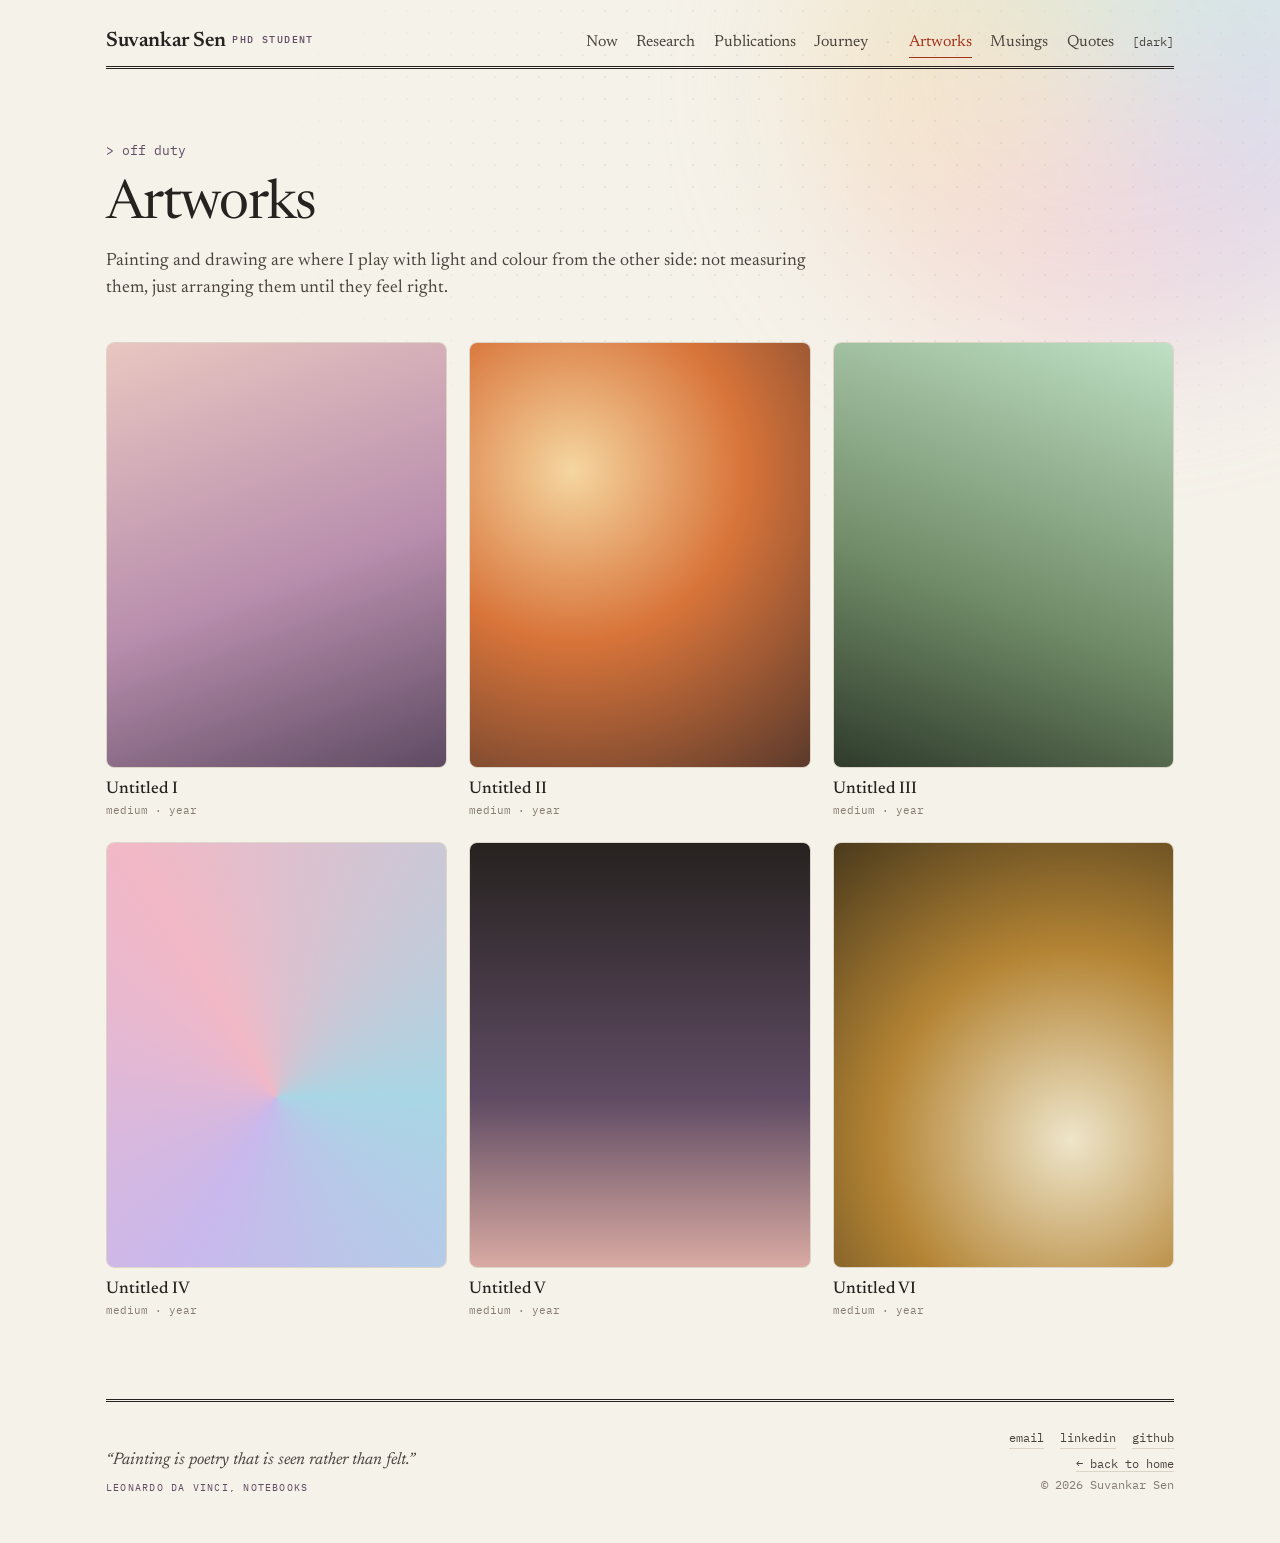
==== artworks.html @ 844f79fb "Add Artworks/Musings/Quotes pages, mind map, synced portrait New "structured light" background (meta" ====
<!DOCTYPE html>
<html lang="en">
<head>
<meta charset="UTF-8">
<meta name="viewport" content="width=device-width, initial-scale=1.0">
<title>Artworks · Suvankar Sen</title>
<meta name="author" content="Suvankar Sen">
<meta name="description" content="Paintings and drawings by Suvankar Sen.">
<link rel="icon" href="data:image/svg+xml,%3Csvg xmlns='http://www.w3.org/2000/svg' viewBox='0 0 32 32'%3E%3Cellipse cx='16' cy='16' rx='13' ry='15' fill='%235f4b63'/%3E%3Ctext x='16' y='21.5' text-anchor='middle' font-family='Georgia,serif' font-size='16' fill='%23fbf9f4'%3ES%3C/text%3E%3C/svg%3E">
<link rel="preconnect" href="https://fonts.googleapis.com">
<link rel="preconnect" href="https://fonts.gstatic.com" crossorigin>
<link href="https://fonts.googleapis.com/css2?family=Newsreader:ital,opsz,wght@0,6..72,300;0,6..72,400;0,6..72,500;0,6..72,600;1,6..72,400;1,6..72,500&family=IBM+Plex+Mono:ital,wght@0,400;0,500;1,400&display=swap" rel="stylesheet">
<link rel="stylesheet" href="style.css">
</head>
<body>
<div class="bgwrap" aria-hidden="true"><span class="bg glow"></span></div>
<div class="page">

  <header class="running">
    <a class="brand" href="index.html">Suvankar Sen<span>PhD student</span></a>
    <nav aria-label="Site">
      <a href="index.html#now">Now</a>
      <a href="index.html#research">Research</a>
      <a href="index.html#publications">Publications</a>
      <a href="index.html#journey">Journey</a>
      <span class="sep" aria-hidden="true">·</span>
      <a href="artworks.html" aria-current="page">Artworks</a>
      <a href="musings.html">Musings</a>
      <a href="quotes.html">Quotes</a>
      <button id="theme" type="button" aria-label="Toggle dark mode">[dark]</button>
    </nav>
  </header>

  <main>
  <div class="page-head">
    <p class="kicker">&gt; off duty</p>
    <h1>Artworks</h1>
    <p>Painting and drawing are where I play with light and colour from the other side: not measuring them, just arranging them until they feel right.</p>
    <!-- Placeholder tiles. To add a piece: put the image in an art/ folder, then in a tile
         replace the coloured <div> with <img src="art/your-file.jpg" alt="Title">
         and edit data-title, data-meta and the caption text. -->
  </div>

  <section style="padding-top:1rem">
    <div class="gallery" id="gallery">
      <figure class="art" tabindex="0" data-title="Untitled I" data-meta="medium · year">
        <div class="pic"><div style="background:linear-gradient(160deg,#e9c6c0,#b98fae 55%,#5f4b63)"></div></div>
        <figcaption><div class="t">Untitled I</div><div class="m">medium · year</div></figcaption>
      </figure>
      <figure class="art" tabindex="0" data-title="Untitled II" data-meta="medium · year">
        <div class="pic"><div style="background:radial-gradient(circle at 30% 30%,#f5d6a0,#d8743a 45%,#5b3a2c)"></div></div>
        <figcaption><div class="t">Untitled II</div><div class="m">medium · year</div></figcaption>
      </figure>
      <figure class="art" tabindex="0" data-title="Untitled III" data-meta="medium · year">
        <div class="pic"><div style="background:linear-gradient(200deg,#bfe0c4,#6f8a66 60%,#2f3b2c)"></div></div>
        <figcaption><div class="t">Untitled III</div><div class="m">medium · year</div></figcaption>
      </figure>
      <figure class="art" tabindex="0" data-title="Untitled IV" data-meta="medium · year">
        <div class="pic"><div style="background:conic-gradient(from 90deg at 50% 60%,#a9d6e5,#c9b8ec,#f2b8c6,#a9d6e5)"></div></div>
        <figcaption><div class="t">Untitled IV</div><div class="m">medium · year</div></figcaption>
      </figure>
      <figure class="art" tabindex="0" data-title="Untitled V" data-meta="medium · year">
        <div class="pic"><div style="background:linear-gradient(180deg,#26221f,#5f4b63 60%,#d9aaa2)"></div></div>
        <figcaption><div class="t">Untitled V</div><div class="m">medium · year</div></figcaption>
      </figure>
      <figure class="art" tabindex="0" data-title="Untitled VI" data-meta="medium · year">
        <div class="pic"><div style="background:radial-gradient(circle at 70% 70%,#eee5ca,#b48434 50%,#4a3a1c)"></div></div>
        <figcaption><div class="t">Untitled VI</div><div class="m">medium · year</div></figcaption>
      </figure>
    </div>
  </section>

  <div class="lightbox" id="lightbox" role="dialog" aria-modal="true" aria-label="Artwork">
    <figure><div class="big" id="lbPic"></div><figcaption id="lbCap"></figcaption></figure>
  </div>
  </main>

  <footer>
    <blockquote>“Painting is poetry that is seen rather than felt.”<cite>Leonardo da Vinci, notebooks</cite></blockquote>
    <div class="fine">
      <div class="social">
        <a href="mailto:thesuvankarsen@gmail.com">email</a>
        <a href="https://www.linkedin.com/in/SuvankarSen" target="_blank" rel="noopener">linkedin</a>
        <a href="https://github.com/suvsen" target="_blank" rel="noopener">github</a>
      </div>
      <a href="index.html">← back to home</a><br>
      © <span id="yr">2026</span> Suvankar Sen
    </div>
  </footer>
</div>

<script src="site.js"></script>
<script>
(() => {
  const lb = document.getElementById("lightbox"), pic = document.getElementById("lbPic"), cap = document.getElementById("lbCap");
  const open = f => { pic.innerHTML = f.querySelector(".pic").innerHTML; cap.textContent = f.dataset.title + " · " + f.dataset.meta; lb.classList.add("show"); };
  document.querySelectorAll(".art").forEach(f => {
    f.addEventListener("click", () => open(f));
    f.addEventListener("keydown", e => { if (e.key === "Enter" || e.key === " ") { e.preventDefault(); open(f); } });
  });
  lb.addEventListener("click", () => lb.classList.remove("show"));
  document.addEventListener("keydown", e => { if (e.key === "Escape") lb.classList.remove("show"); });
})();
</script>
</body>
</html>
---- style.css ----
/* ==========================================================
   Suvankar Sen: shared styles for every page
   ========================================================== */

/* ---------- Tokens ---------- */
:root {
  --paper: #f5f2ea;
  --card: #fbf9f4;
  --ink: #26221f;
  --ink-2: #4a433d;
  --grey: #857c72;
  --hair: #dcd4c6;
  --rule: #26221f;
  --plum: #5f4b63;
  --rub: #a3321b;
  --dot: rgba(60, 50, 70, .10);
  --zone: rgba(95, 75, 99, .16);
  --glow-op: .42;
  --t-rose: #eedbd5; --t-sage: #dce5d7; --t-plum: #e7dfe8; --t-sand: #eee5ca;
  --b-plum: #cbbcc8;
  --shadow: rgba(196, 160, 205, .30);
  --serif: "Newsreader", "Iowan Old Style", Georgia, serif;
  --mono: "IBM Plex Mono", ui-monospace, Menlo, monospace;
}
@media (prefers-color-scheme: dark) {
  :root:not([data-theme="light"]) {
    --paper: #16141a; --card: #1e1b22; --ink: #ece6dc; --ink-2: #c6bdb2; --grey: #8d8479;
    --hair: #37313b; --rule: #ece6dc; --plum: #cdb2d2; --rub: #ef8a6a;
    --dot: rgba(220, 210, 235, .07); --zone: rgba(205, 178, 210, .16); --glow-op: .22;
    --t-rose: #33261f; --t-sage: #232b21; --t-plum: #2b2330; --t-sand: #2e291b; --b-plum: #4c3d50;
    --shadow: rgba(140, 100, 150, .25);
  }
}
:root[data-theme="dark"] {
  --paper: #16141a; --card: #1e1b22; --ink: #ece6dc; --ink-2: #c6bdb2; --grey: #8d8479;
  --hair: #37313b; --rule: #ece6dc; --plum: #cdb2d2; --rub: #ef8a6a;
  --dot: rgba(220, 210, 235, .07); --zone: rgba(205, 178, 210, .16); --glow-op: .22;
  --t-rose: #33261f; --t-sage: #232b21; --t-plum: #2b2330; --t-sand: #2e291b; --b-plum: #4c3d50;
  --shadow: rgba(140, 100, 150, .25);
}

/* ---------- Base ---------- */
* { box-sizing: border-box; margin: 0; padding: 0; }
html { scroll-behavior: smooth; scroll-padding-top: 24px; }
body {
  font-family: var(--serif); font-size: 1.15rem; line-height: 1.5;
  color: var(--ink); background: var(--paper);
  -webkit-font-smoothing: antialiased; font-feature-settings: "kern", "liga", "onum";
  counter-reset: sidenote; overflow-x: hidden;
  transition: background-color .25s, color .25s;
}
::selection { background: var(--rub); color: var(--paper); }
a { color: inherit; text-decoration: none; }
p a, li a, dd a, .sidenote a, .pub .t a, .card-note a {
  border-bottom: 1px solid var(--hair); transition: color .2s, border-color .2s;
}
p a:hover, li a:hover, dd a:hover, .sidenote a:hover, .pub .t a:hover, .card-note a:hover { color: var(--rub); border-bottom-color: var(--rub); }
.page { position: relative; overflow-x: clip; max-width: 1180px; margin: 0 auto; padding: 0 clamp(20px, 4.5vw, 56px) 3rem; }
.page { z-index: 1; }

/* ---------- Background: "structured light" ----------
   A faint metasurface lattice of dots, a Fresnel zone plate
   behind the portrait, and a slowly shifting thin-film glow. */
body::before {
  content: ""; position: fixed; inset: 0; z-index: 0; pointer-events: none;
  background-image: radial-gradient(var(--dot) 1px, transparent 1.4px);
  background-size: 22px 22px;
  -webkit-mask-image: radial-gradient(ellipse 75% 60% at 70% 20%, #000 0%, transparent 75%);
          mask-image: radial-gradient(ellipse 75% 60% at 70% 20%, #000 0%, transparent 75%);
}
.bgwrap { position: absolute; top: 0; left: 0; right: 0; height: 1200px; overflow: hidden; pointer-events: none; z-index: 0; }
.bg { position: absolute; pointer-events: none; }
.bg.glow {
  top: -200px; right: -160px; width: 640px; height: 560px; border-radius: 50%;
  background: conic-gradient(from 200deg, #f2b8c6, #f5d6a0, #bfe0c4, #a9d6e5, #c9b8ec, #f2b8c6);
  filter: blur(70px); opacity: var(--glow-op);
  animation: film 40s linear infinite;
}
@keyframes film { to { filter: blur(70px) hue-rotate(360deg); } }
.bg.zone { width: 760px; height: 760px; left: calc(50% - 860px); top: 60px; color: var(--zone); animation: breathe 18s ease-in-out infinite alternate; }
@keyframes breathe { to { transform: scale(1.04) rotate(3deg); } }

/* ---------- Header (Janu running head) ---------- */
.running {
  display: flex; justify-content: space-between; align-items: baseline; gap: .6rem 2rem; flex-wrap: wrap;
  padding: 1.6rem 0 .6rem; border-bottom: 3px double var(--rule); font-size: 1rem;
}
.brand { font-weight: 600; letter-spacing: -.02em; font-size: 1.3rem; white-space: nowrap; }
.brand span { font-family: var(--mono); font-size: .62rem; font-weight: 500; letter-spacing: .14em; color: var(--plum); margin-left: .4rem; text-transform: uppercase; vertical-align: .25em; }
.running nav { display: flex; gap: .4rem 1.15rem; flex-wrap: wrap; align-items: baseline; }
.running nav a { color: var(--ink-2); position: relative; }
.running nav a::after { content: ""; position: absolute; left: 0; right: 0; bottom: -4px; height: 1px; background: currentColor; transform: scaleX(0); transform-origin: 0 50%; transition: transform .18s; }
.running nav a:hover, .running nav a[aria-current="page"] { color: var(--rub); }
.running nav a:hover::after, .running nav a[aria-current="page"]::after { transform: scaleX(1); }
.running nav .sep { color: var(--hair); }
#theme { background: none; border: 0; cursor: pointer; color: var(--ink-2); font: inherit; font-family: var(--mono); font-size: .78rem; padding: 0; }
#theme:hover { color: var(--rub); }

/* ---------- Hero ---------- */
.hero {
  display: grid; grid-template-columns: minmax(280px, .9fr) minmax(360px, 1.1fr);
  gap: clamp(44px, 7vw, 104px); align-items: center; margin: clamp(48px, 7vw, 84px) 0 clamp(40px, 6vw, 72px);
}
.portrait { width: min(100%, 430px); position: relative; justify-self: center; }
.portrait .backdrop {
  position: absolute; top: -30px; right: -34px; width: 72%; height: 82%;
  border: 1px solid rgba(95,75,99,.38); border-radius: 49% 51% 43% 57% / 44% 45% 55% 56%; transform: rotate(8deg);
  animation: drift 14s ease-in-out infinite alternate;
}
@keyframes drift { to { transform: rotate(14deg) translate(-6px, 6px); border-radius: 55% 45% 50% 50% / 48% 40% 60% 52%; } }
.frame {
  position: relative; aspect-ratio: .81 / 1; overflow: hidden; background: var(--t-plum);
  border-radius: 48% 52% 44% 56% / 37% 42% 58% 63%;
  box-shadow: -14px 14px 0 var(--shadow), 0 26px 60px rgba(60,45,70,.16);
}
.frame img { position: absolute; inset: 0; width: 100%; height: 100%; object-fit: cover; object-position: 50% 28%; opacity: 0; transition: opacity 1.1s ease; }
.frame img.on { opacity: 1; }
.portrait figcaption { display: flex; justify-content: space-between; align-items: center; gap: 18px; padding: 16px 22px 0; }
.count { font-family: var(--mono); font-size: .66rem; letter-spacing: .12em; color: var(--plum); }
.dots { display: flex; gap: 7px; }
.dots button { width: 8px; height: 8px; border-radius: 50%; border: 1px solid var(--plum); background: transparent; cursor: pointer; padding: 0; opacity: .6; }
.dots button.on { background: var(--plum); opacity: 1; }

.hello { font-family: var(--mono); font-size: .92rem; color: var(--ink-2); margin-bottom: 1.3rem; min-height: 1.6em; }
.hello .prompt { color: var(--plum); }
.hello #typed { color: var(--ink); font-weight: 500; }
.caret { display: inline-block; width: .55em; height: 1.1em; background: var(--rub); vertical-align: -.2em; margin-left: 2px; animation: blink 1.05s steps(1) infinite; }
@keyframes blink { 50% { opacity: 0; } }
.hero h1 { font-weight: 400; font-size: clamp(2.5rem, 5vw, 3.9rem); line-height: 1; letter-spacing: -.035em; font-variation-settings: "opsz" 72; }
.hero h1 em { display: block; color: var(--plum); }
.topic {
  display: inline-flex; align-items: baseline; gap: .6rem; margin-top: 1.4rem;
  font-family: var(--mono); font-size: .74rem; color: var(--ink-2);
  border: 1px solid var(--hair); border-radius: 999px; padding: .35rem .85rem; background: color-mix(in srgb, var(--card) 70%, transparent);
}
.topic b { font-weight: 500; letter-spacing: .1em; text-transform: uppercase; font-size: .64rem; color: var(--plum); }
.lead { font-size: clamp(1.2rem, 1.9vw, 1.42rem); line-height: 1.4; margin-top: 1.1rem; text-wrap: pretty; }
.bio { font-size: 1.02rem; color: var(--ink-2); margin-top: 1rem; line-height: 1.6; max-width: 34em; text-wrap: pretty; }
.actions { display: flex; flex-wrap: wrap; align-items: center; gap: 14px 24px; margin-top: 1.7rem; font-family: var(--mono); font-size: .8rem; }
.btn { background: var(--plum); color: var(--paper); border: 1px solid var(--plum); padding: 10px 14px; display: inline-flex; gap: 10px; transition: transform .18s, background-color .18s; }
.btn:hover { background: var(--ink); border-color: var(--ink); transform: translateY(-2px); }
.actions .ul { border-bottom: 1px solid var(--ink-2); padding-bottom: 3px; }
.actions .ul:hover { color: var(--rub); border-color: var(--rub); }

/* ---------- Icon dock (reveals label on hover) ---------- */
.dock { display: flex; flex-wrap: wrap; gap: 10px; margin-top: 1.9rem; }
.dock a {
  display: inline-flex; align-items: center; height: 44px; padding: 0 11px; gap: 0;
  border: 1px solid var(--hair); border-radius: 999px; color: var(--ink-2);
  background: color-mix(in srgb, var(--card) 75%, transparent);
  transition: background-color .25s, color .25s, border-color .25s, gap .25s, padding .25s;
}
.dock svg { width: 20px; height: 20px; flex: none; }
.dock span { max-width: 0; overflow: hidden; white-space: nowrap; font-family: var(--mono); font-size: .74rem; transition: max-width .3s ease; }
.dock a:hover, .dock a:focus-visible { background: var(--plum); border-color: var(--plum); color: var(--paper); gap: 8px; padding: 0 16px 0 13px; }
.dock a:hover span, .dock a:focus-visible span { max-width: 10em; }
@media (hover: none) {
  .dock a { gap: 7px; padding: 0 14px 0 12px; }
  .dock span { max-width: 10em; }
}

/* ---------- Sections ---------- */
section { padding-top: clamp(2.6rem, 5vw, 3.8rem); }
h2 {
  display: flex; justify-content: space-between; align-items: baseline; gap: 1rem;
  font-weight: 500; font-size: 1.5rem; letter-spacing: -.01em; line-height: 1.2;
  border-top: 1px solid var(--rule); padding-top: .55rem; margin-bottom: 1.1rem;
}
h2 .more { font-family: var(--mono); font-size: .74rem; font-weight: 400; color: var(--grey); }
h2 .more a:hover, h2 .more button:hover { color: var(--rub); }
.col { width: 62%; container-type: inline-size; }
p { margin-bottom: 1rem; text-wrap: pretty; }
.asof { font-family: var(--mono); font-size: .74rem; color: var(--grey); margin-top: .6rem; }
.muted { color: var(--ink-2); }

/* sidenotes */
.sn-toggle { counter-increment: sidenote; cursor: pointer; }
.sn-toggle::after { content: counter(sidenote); font-family: var(--mono); font-size: .68em; color: var(--rub); vertical-align: super; line-height: 0; margin-left: .1em; }
.sn-check { display: none; }
.sidenote {
  float: right; clear: right; width: 52cqi; margin-right: -61cqi; margin-top: .2rem; margin-bottom: .8rem;
  font-size: .86rem; line-height: 1.45; color: var(--ink-2); position: relative; text-wrap: pretty;
}
.sidenote::before { content: counter(sidenote); position: absolute; left: -1.4rem; top: .1rem; font-family: var(--mono); font-size: .7rem; color: var(--rub); }

/* definition lists */
dl.now > div, dl.threads > div { display: grid; grid-template-columns: 9rem 1fr; gap: 1rem; padding: .6rem 0; border-top: 1px solid var(--hair); }
dl.threads > div { grid-template-columns: 11rem 1fr; }
dl.now > div:last-of-type, dl.threads > div:last-of-type { border-bottom: 1px solid var(--hair); }
dl.now dt, dl.threads dt { font-variant: all-small-caps; letter-spacing: .06em; color: var(--ink-2); padding-top: .05rem; }
dl.now dd, dl.threads dd { font-size: 1.04rem; color: var(--ink-2); line-height: 1.5; }
dl.now dd b { color: var(--ink); font-weight: 500; }
dl.now dd { position: relative; }
dl.now dd .sidenote { position: absolute; float: none; top: 0; left: calc(100% + 9cqi); margin: 0; }

/* news */
ul.news { list-style: none; }
ul.news li { display: grid; grid-template-columns: 6rem 1fr; gap: 1rem; padding: .32rem 0; font-size: 1.04rem; line-height: 1.45; align-items: baseline; }
ul.news .d { font-family: var(--mono); font-size: .74rem; color: var(--grey); }
ul.news li.hidden { display: none; }
.show-more { font-family: var(--mono); font-size: .74rem; color: var(--grey); background: none; border: 0; cursor: pointer; margin-top: .4rem; padding: 0; }
.show-more:hover { color: var(--rub); }

/* research cards */
.grid { display: grid; grid-template-columns: repeat(3, minmax(0, 1fr)); gap: 1.6rem; margin: 1.4rem 0 .4rem; }
.thumb { aspect-ratio: 4 / 3; border: 1px solid var(--hair); overflow: hidden; border-radius: 4px; }
.thumb svg { width: 100%; height: 100%; display: block; }
.grid .cap { margin-top: .65rem; }
.grid .m { display: block; font-family: var(--mono); font-size: .7rem; color: var(--grey); margin-bottom: .25rem; }
.grid .t { font-size: 1.12rem; font-weight: 500; line-height: 1.3; }
.grid .s { display: block; font-size: .94rem; line-height: 1.45; color: var(--ink-2); margin-top: .2rem; }

/* ---------- Mind map ---------- */
.mm { position: relative; border: 1px solid var(--hair); border-radius: 14px; overflow: hidden; background: color-mix(in srgb, var(--card) 60%, transparent); }
.mm canvas { display: block; width: 100%; height: 520px; cursor: grab; touch-action: none; }
.mm canvas.dragging { cursor: grabbing; }
.mm-bar { display: flex; flex-wrap: wrap; gap: .6rem 1rem; align-items: center; justify-content: space-between; padding: .7rem .9rem; border-top: 1px solid var(--hair); font-family: var(--mono); font-size: .76rem; color: var(--grey); }
.mm-bar form { display: flex; gap: .5rem; flex: 1 1 260px; }
.mm-bar input { flex: 1; min-width: 0; font: inherit; color: var(--ink); background: var(--paper); border: 1px solid var(--hair); border-radius: 999px; padding: .45rem .8rem; }
.mm-bar input:focus { outline: 2px solid var(--plum); outline-offset: 1px; }
.mm-bar button { font: inherit; color: var(--ink-2); background: none; border: 1px solid var(--hair); border-radius: 999px; padding: .45rem .8rem; cursor: pointer; }
.mm-bar button:hover { color: var(--paper); background: var(--plum); border-color: var(--plum); }
.mm-legend { display: flex; gap: .9rem; flex-wrap: wrap; }
.mm-legend i { display: inline-block; width: 8px; height: 8px; border-radius: 50%; margin-right: .35rem; vertical-align: .05em; }
.card-note {
  position: absolute; left: 14px; top: 14px; max-width: min(330px, calc(100% - 28px));
  background: var(--card); border: 1px solid var(--hair); border-radius: 10px; padding: .75rem .9rem;
  font-size: .95rem; line-height: 1.45; color: var(--ink-2); box-shadow: 0 10px 30px rgba(40,30,50,.10);
  opacity: 0; transform: translateY(-4px); transition: opacity .2s, transform .2s; pointer-events: none;
}
.card-note.show { opacity: 1; transform: none; pointer-events: auto; }
.card-note b { display: block; color: var(--ink); font-weight: 500; font-size: 1.05rem; margin-bottom: .15rem; }
.card-note .k { font-family: var(--mono); font-size: .64rem; letter-spacing: .1em; text-transform: uppercase; color: var(--plum); }
.mm-hint { position: absolute; right: 14px; top: 12px; font-family: var(--mono); font-size: .68rem; color: var(--grey); pointer-events: none; }

/* ---------- Publications ---------- */
.pubs { list-style: none; border-top: 1px solid var(--hair); }
.pub { display: grid; grid-template-columns: 220px 1fr; gap: 1.6rem; padding: 1.2rem 0; border-bottom: 1px solid var(--hair); align-items: center; }
.pub.hidden { display: none; }
.media { position: relative; aspect-ratio: 16 / 10; border-radius: 6px; overflow: hidden; border: 1px solid var(--hair); }
.media svg, .media video, .media img { width: 100%; height: 100%; object-fit: cover; display: block; }
.media .tag { position: absolute; left: 8px; bottom: 7px; font-family: var(--mono); font-size: .6rem; letter-spacing: .08em; text-transform: uppercase; color: var(--ink-2); background: color-mix(in srgb, var(--paper) 82%, transparent); padding: 2px 6px; border-radius: 3px; }
.pub .t { font-size: 1.12rem; font-weight: 500; line-height: 1.32; }
.pub .au { font-size: .94rem; color: var(--ink-2); margin-top: .25rem; line-height: 1.45; }
.pub .au u { text-decoration-color: var(--plum); text-underline-offset: 3px; color: var(--ink); }
.pub .v { font-size: .94rem; margin-top: .1rem; }
.pub .v em { color: var(--ink); }
.award { display: inline-block; margin-top: .3rem; color: var(--rub); font-size: .92rem; font-weight: 500; }
.status { display: inline-block; font-family: var(--mono); font-size: .66rem; letter-spacing: .06em; text-transform: uppercase; color: var(--plum); border: 1px solid var(--b-plum); background: var(--t-plum); padding: 1px 6px; border-radius: 3px; margin-left: .3rem; vertical-align: .15em; }
.pub .lk { font-family: var(--mono); font-size: .74rem; color: var(--grey); margin-top: .4rem; }
.pub .lk a { color: var(--ink-2); border-bottom: 1px solid var(--hair); }
.pub .lk a:hover { color: var(--rub); border-bottom-color: var(--rub); }
.pub .desc { font-size: .98rem; color: var(--ink-2); margin: .45rem 0 0; line-height: 1.5; }
.toggle { display: inline-flex; gap: .3rem; }
.toggle button { background: none; border: 0; font: inherit; color: var(--grey); cursor: pointer; padding: 0; }
.toggle button[aria-pressed="true"] { color: var(--ink); border-bottom: 1px solid var(--ink); }

/* plain lists */
ul.plain { list-style: none; border-top: 1px solid var(--hair); }
ul.plain li { display: grid; grid-template-columns: 7.5rem 1fr; gap: 1rem; padding: .6rem 0; border-bottom: 1px solid var(--hair); font-size: 1.04rem; line-height: 1.45; align-items: baseline; }
ul.plain .d { font-family: var(--mono); font-size: .74rem; color: var(--grey); }
ul.plain .w { display: block; color: var(--ink-2); font-size: .95rem; }
ul.plain .n { display: block; color: var(--grey); font-size: .9rem; margin-top: .1rem; }
ul.plain .n.in { display: inline; }

/* ---------- Sub-pages ---------- */
.page-head { margin: clamp(44px, 6vw, 72px) 0 1.5rem; max-width: 40em; }
.page-head .kicker { font-family: var(--mono); font-size: .8rem; color: var(--plum); }
.page-head h1 { font-weight: 400; font-size: clamp(2.4rem, 5vw, 3.4rem); letter-spacing: -.03em; line-height: 1.05; margin: .4rem 0 .9rem; }
.page-head p { color: var(--ink-2); font-size: 1.12rem; }
.note-box { font-family: var(--mono); font-size: .76rem; color: var(--grey); border: 1px dashed var(--hair); border-radius: 8px; padding: .7rem .9rem; margin: 1rem 0 0; }

.gallery { display: grid; grid-template-columns: repeat(3, minmax(0, 1fr)); gap: 1.4rem; }
.art { cursor: zoom-in; }
.art .pic { aspect-ratio: 4 / 5; border-radius: 8px; overflow: hidden; border: 1px solid var(--hair); }
.art .pic img, .art .pic div { width: 100%; height: 100%; object-fit: cover; display: block; transition: transform .4s; }
.art:hover .pic img, .art:hover .pic div { transform: scale(1.03); }
.art .t { font-size: 1.06rem; font-weight: 500; margin-top: .55rem; }
.art .m { font-family: var(--mono); font-size: .7rem; color: var(--grey); }
.lightbox { position: fixed; inset: 0; z-index: 50; display: none; place-items: center; background: rgba(15,12,18,.82); padding: 4vw; cursor: zoom-out; }
.lightbox.show { display: grid; }
.lightbox figure { max-width: min(900px, 92vw); color: #eee; text-align: center; }
.lightbox .big { width: min(900px, 92vw); max-height: 78vh; aspect-ratio: 4 / 5; border-radius: 8px; overflow: hidden; margin: 0 auto; }
.lightbox .big img, .lightbox .big div { width: 100%; height: 100%; object-fit: contain; }
.lightbox figcaption { font-family: var(--mono); font-size: .8rem; margin-top: .8rem; }

.musings { list-style: none; border-top: 1px solid var(--hair); }
.musings li { padding: 1.1rem 0; border-bottom: 1px solid var(--hair); }
.musings .d { font-family: var(--mono); font-size: .74rem; color: var(--grey); }
.musings h3 { font-weight: 500; font-size: 1.3rem; letter-spacing: -.01em; margin: .2rem 0 .3rem; }
.musings p { color: var(--ink-2); margin: 0; }
.musings .tags { font-family: var(--mono); font-size: .7rem; color: var(--plum); margin-top: .4rem; }

.qfeature { margin: 1rem 0 2.4rem; padding: clamp(1.4rem, 4vw, 2.6rem); border: 1px solid var(--hair); border-radius: 14px; background: color-mix(in srgb, var(--card) 70%, transparent); min-height: 13rem; display: flex; flex-direction: column; justify-content: center; }
.qfeature blockquote { font-style: italic; font-size: clamp(1.4rem, 3vw, 2rem); line-height: 1.3; letter-spacing: -.01em; transition: opacity .35s; }
.qfeature cite { display: block; font-family: var(--mono); font-style: normal; font-size: .72rem; letter-spacing: .12em; text-transform: uppercase; color: var(--plum); margin-top: 1rem; transition: opacity .35s; }
.qfeature .row { display: flex; justify-content: space-between; align-items: center; margin-top: 1.4rem; gap: 1rem; flex-wrap: wrap; }
.qfeature button { font-family: var(--mono); font-size: .78rem; background: var(--plum); color: var(--paper); border: 0; border-radius: 999px; padding: .5rem 1rem; cursor: pointer; }
.qfeature button:hover { background: var(--ink); }
.quotes { columns: 2 280px; column-gap: 1.6rem; }
.quotes figure { break-inside: avoid; margin: 0 0 1.4rem; padding: 1rem 1.1rem; border-left: 2px solid var(--plum); background: color-mix(in srgb, var(--card) 60%, transparent); }
.quotes blockquote { font-style: italic; font-size: 1.1rem; line-height: 1.4; }
.quotes figcaption { font-family: var(--mono); font-size: .68rem; letter-spacing: .1em; text-transform: uppercase; color: var(--plum); margin-top: .5rem; }

/* ---------- Footer ---------- */
footer { display: flex; justify-content: space-between; align-items: flex-end; gap: 2rem; flex-wrap: wrap; margin-top: clamp(3.5rem, 7vw, 5rem); padding-top: 1.6rem; border-top: 3px double var(--rule); }
footer blockquote { font-style: italic; font-size: 1.05rem; color: var(--ink-2); max-width: 30em; line-height: 1.45; }
footer cite { display: block; font-family: var(--mono); font-style: normal; font-size: .64rem; letter-spacing: .12em; text-transform: uppercase; color: var(--plum); margin-top: .5rem; }
.fine { font-family: var(--mono); font-size: .72rem; color: var(--grey); text-align: right; line-height: 1.8; }
.fine a { border-bottom: 1px solid var(--hair); color: var(--ink-2); }
.fine a:hover { color: var(--rub); border-bottom-color: var(--rub); }
.social { display: flex; gap: .4rem 1rem; justify-content: flex-end; flex-wrap: wrap; margin-bottom: .3rem; }

/* reveal on scroll */
.reveal { opacity: 0; transform: translateY(8px); transition: opacity .6s ease, transform .6s ease; }
.reveal.in { opacity: 1; transform: none; }

/* ---------- Responsive ---------- */
@media (max-width: 960px) {
  .col { width: 100%; }
  dl.now dd .sidenote { position: static; }
  .sidenote { display: none; float: none; width: 100%; margin: .5rem 0 .8rem; padding: .6rem .8rem; border-left: 2px solid var(--rub); background: var(--card); }
  .sidenote::before { display: none; }
  .sn-check:checked + .sidenote { display: block; }
  .gallery { grid-template-columns: repeat(2, minmax(0, 1fr)); }
}
@media (max-width: 800px) {
  .hero { grid-template-columns: 1fr; gap: 40px; margin-top: 40px; }
  .portrait { width: min(80vw, 360px); }
  .grid { grid-template-columns: 1fr 1fr; }
  .pub { grid-template-columns: 1fr; gap: .9rem; }
  .media { max-width: 420px; }
  .bg.zone { left: -260px; top: 40px; width: 640px; height: 640px; }
  .mm canvas { height: 440px; }
}
@media (max-width: 560px) {
  body { font-size: 1.08rem; }
  .running nav { gap: .3rem .9rem; font-size: .95rem; }
  .grid { grid-template-columns: 1fr; }
  .thumb { aspect-ratio: 16 / 9; }
  .media { aspect-ratio: 16 / 8; }
  .gallery { grid-template-columns: 1fr 1fr; gap: 1rem; }
  dl.now > div, dl.threads > div, ul.plain li, ul.news li { grid-template-columns: 1fr; gap: .15rem; }
  footer { flex-direction: column; align-items: flex-start; }
  .fine { text-align: left; }
  .social { justify-content: flex-start; }
  .mm canvas { height: 560px; }
}
@media (prefers-reduced-motion: reduce) {
  *, *::before, *::after { animation: none !important; transition: none !important; }
  .reveal { opacity: 1; transform: none; }
  html { scroll-behavior: auto; }
}
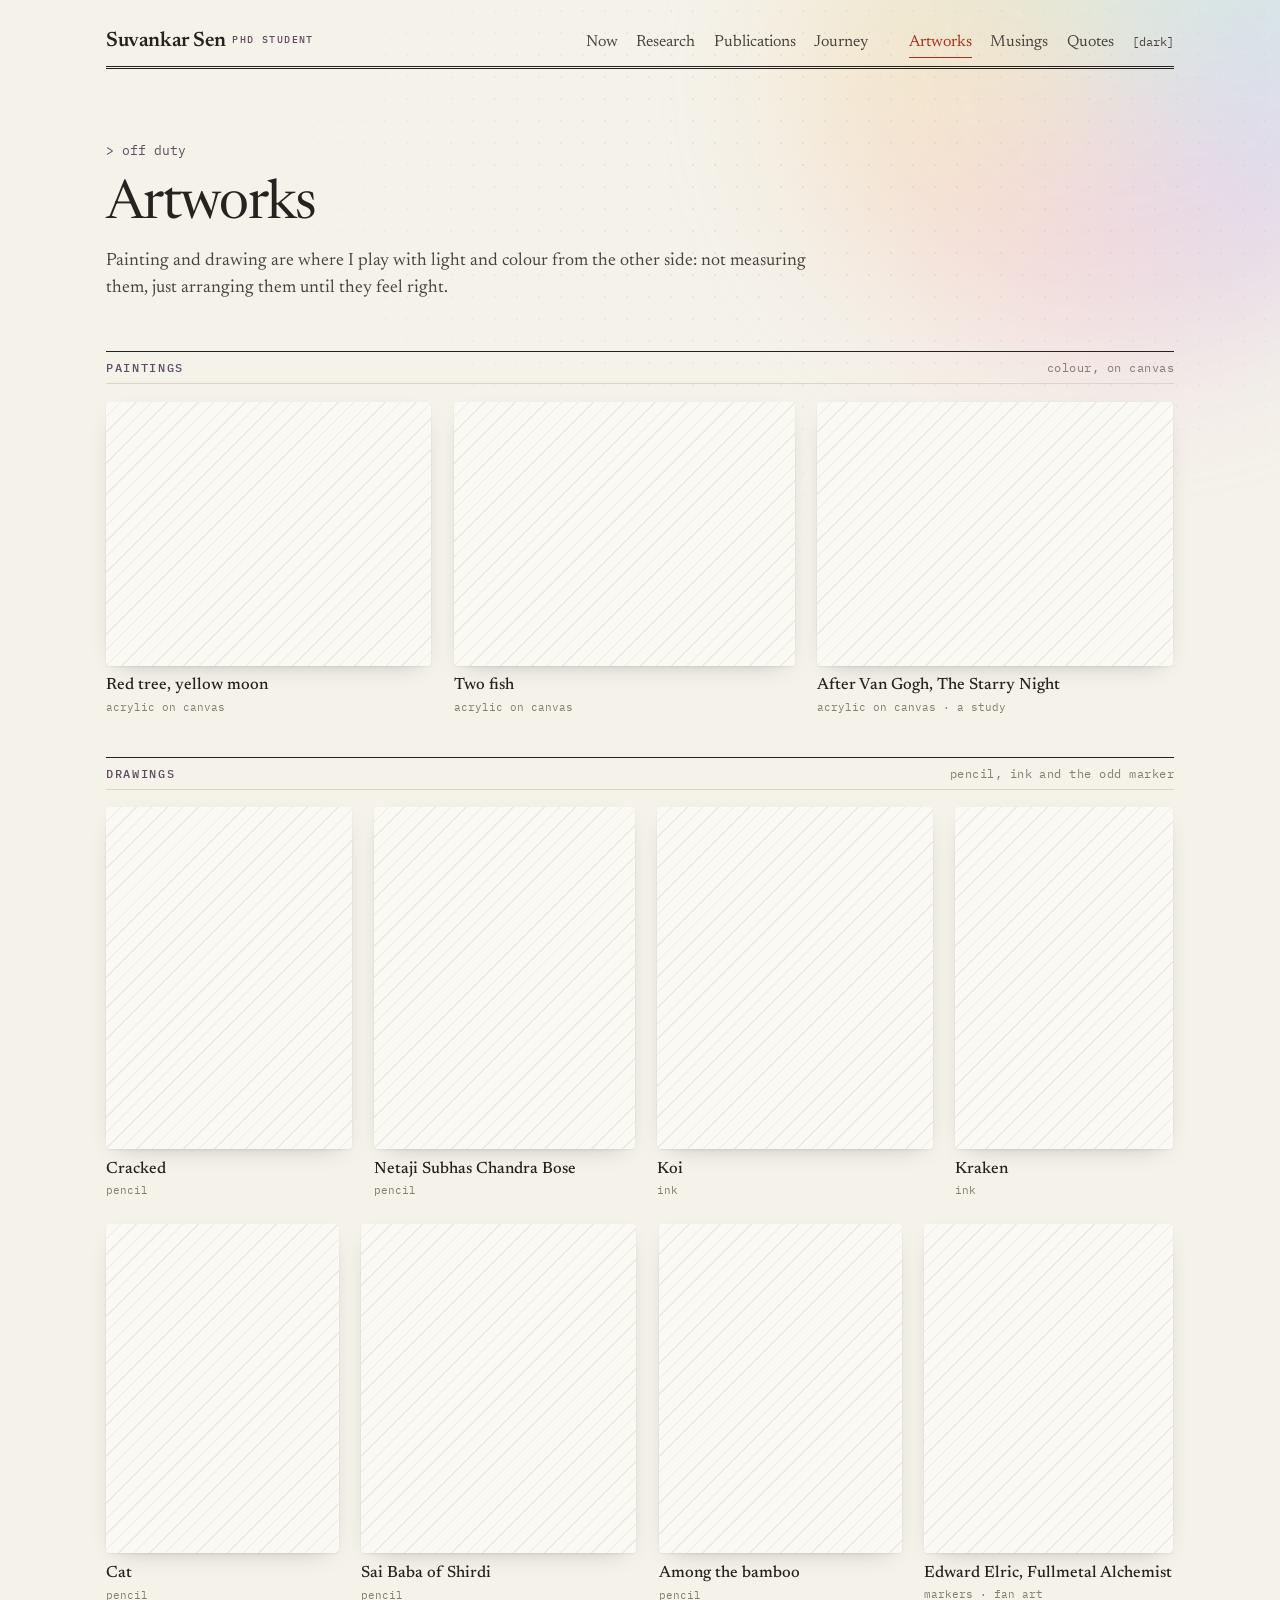
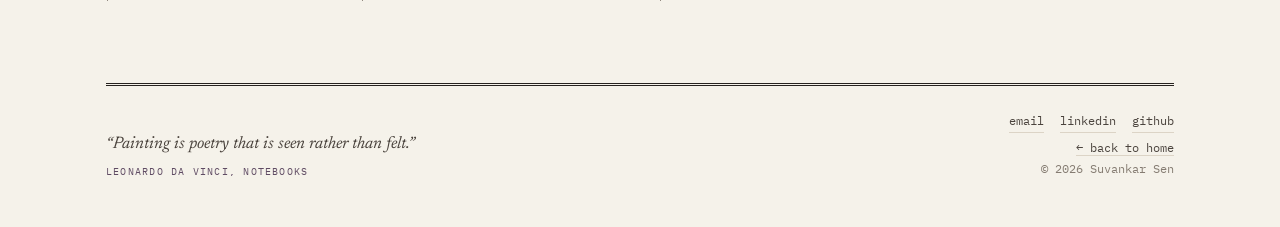
==== commit 37a69718: "Add artworks: justified gallery of paintings and drawings Paintings and drawings in two galleries, e" ====
--- a/artworks.html
+++ b/artworks.html
@@ -36,42 +36,69 @@
     <p class="kicker">&gt; off duty</p>
     <h1>Artworks</h1>
     <p>Painting and drawing are where I play with light and colour from the other side: not measuring them, just arranging them until they feel right.</p>
-    <!-- Placeholder tiles. To add a piece: put the image in an art/ folder, then in a tile
-         replace the coloured <div> with <img src="art/your-file.jpg" alt="Title">
-         and edit data-title, data-meta and the caption text. -->
+    <!-- To add a piece: put the image in images/art/, copy any <figure> below into the right
+         gallery and edit it. Set --r to the image's width ÷ height, so the frame fits the
+         picture; the rows rearrange themselves. data-tags joins it to the mind map. -->
   </div>
 
   <section style="padding-top:1rem">
-    <div class="gallery" id="gallery">
-      <figure class="art" tabindex="0" data-title="Untitled I" data-meta="medium · year">
-        <div class="pic"><div style="background:linear-gradient(160deg,#e9c6c0,#b98fae 55%,#5f4b63)"></div></div>
-        <figcaption><div class="t">Untitled I</div><div class="m">medium · year</div></figcaption>
+    <h2 class="gal-h">Paintings <span>colour, on canvas</span></h2>
+    <div class="gallery paintings">
+      <figure class="art" tabindex="0" style="--r:1.233" data-title="Red tree, yellow moon" data-meta="acrylic on canvas" data-tags="painting">
+        <div class="pic"><img src="images/art/red-tree.jpg" alt="Red tree, yellow moon" width="1280" height="1038" loading="lazy"></div>
+        <figcaption><div class="t">Red tree, yellow moon</div><div class="m">acrylic on canvas</div></figcaption>
       </figure>
-      <figure class="art" tabindex="0" data-title="Untitled II" data-meta="medium · year">
-        <div class="pic"><div style="background:radial-gradient(circle at 30% 30%,#f5d6a0,#d8743a 45%,#5b3a2c)"></div></div>
-        <figcaption><div class="t">Untitled II</div><div class="m">medium · year</div></figcaption>
+      <figure class="art" tabindex="0" style="--r:1.295" data-title="Two fish" data-meta="acrylic on canvas" data-tags="painting">
+        <div class="pic"><img src="images/art/two-fish.jpg" alt="Two fish" width="1216" height="939" loading="lazy"></div>
+        <figcaption><div class="t">Two fish</div><div class="m">acrylic on canvas</div></figcaption>
       </figure>
-      <figure class="art" tabindex="0" data-title="Untitled III" data-meta="medium · year">
-        <div class="pic"><div style="background:linear-gradient(200deg,#bfe0c4,#6f8a66 60%,#2f3b2c)"></div></div>
-        <figcaption><div class="t">Untitled III</div><div class="m">medium · year</div></figcaption>
+      <figure class="art" tabindex="0" style="--r:1.35" data-title="After Van Gogh, The Starry Night" data-meta="acrylic on canvas · a study" data-tags="painting light">
+        <div class="pic"><img src="images/art/starry-night.jpg" alt="After Van Gogh, The Starry Night" width="1272" height="942" loading="lazy"></div>
+        <figcaption><div class="t">After Van Gogh, The Starry Night</div><div class="m">acrylic on canvas · a study</div></figcaption>
       </figure>
-      <figure class="art" tabindex="0" data-title="Untitled IV" data-meta="medium · year">
-        <div class="pic"><div style="background:conic-gradient(from 90deg at 50% 60%,#a9d6e5,#c9b8ec,#f2b8c6,#a9d6e5)"></div></div>
-        <figcaption><div class="t">Untitled IV</div><div class="m">medium · year</div></figcaption>
+    </div>
+
+    <h2 class="gal-h">Drawings <span>pencil, ink and the odd marker</span></h2>
+    <div class="gallery drawings">
+      <figure class="art" tabindex="0" style="--r:0.719" data-title="Cracked" data-meta="pencil" data-tags="drawing">
+        <div class="pic"><img src="images/art/eye.jpg" alt="Cracked" width="920" height="1280" loading="lazy"></div>
+        <figcaption><div class="t">Cracked</div><div class="m">pencil</div></figcaption>
       </figure>
-      <figure class="art" tabindex="0" data-title="Untitled V" data-meta="medium · year">
-        <div class="pic"><div style="background:linear-gradient(180deg,#26221f,#5f4b63 60%,#d9aaa2)"></div></div>
-        <figcaption><div class="t">Untitled V</div><div class="m">medium · year</div></figcaption>
+      <figure class="art" tabindex="0" style="--r:0.762" data-title="Netaji Subhas Chandra Bose" data-meta="pencil" data-tags="drawing">
+        <div class="pic"><img src="images/art/netaji.jpg" alt="Netaji Subhas Chandra Bose" width="976" height="1280" loading="lazy"></div>
+        <figcaption><div class="t">Netaji Subhas Chandra Bose</div><div class="m">pencil</div></figcaption>
       </figure>
-      <figure class="art" tabindex="0" data-title="Untitled VI" data-meta="medium · year">
-        <div class="pic"><div style="background:radial-gradient(circle at 70% 70%,#eee5ca,#b48434 50%,#4a3a1c)"></div></div>
-        <figcaption><div class="t">Untitled VI</div><div class="m">medium · year</div></figcaption>
+      <figure class="art" tabindex="0" style="--r:0.806" data-title="Koi" data-meta="ink" data-tags="drawing">
+        <div class="pic"><img src="images/art/koi.jpg" alt="Koi" width="1032" height="1280" loading="lazy"></div>
+        <figcaption><div class="t">Koi</div><div class="m">ink</div></figcaption>
+      </figure>
+      <figure class="art" tabindex="0" style="--r:0.639" data-title="Kraken" data-meta="ink" data-tags="drawing">
+        <div class="pic"><img src="images/art/kraken.jpg" alt="Kraken" width="815" height="1276" loading="lazy"></div>
+        <figcaption><div class="t">Kraken</div><div class="m">ink</div></figcaption>
+      </figure>
+      <figure class="art" tabindex="0" style="--r:0.708" data-title="Cat" data-meta="pencil" data-tags="drawing">
+        <div class="pic"><img src="images/art/cat.jpg" alt="Cat" width="906" height="1280" loading="lazy"></div>
+        <figcaption><div class="t">Cat</div><div class="m">pencil</div></figcaption>
+      </figure>
+      <figure class="art" tabindex="0" style="--r:0.836" data-title="Sai Baba of Shirdi" data-meta="pencil" data-tags="drawing">
+        <div class="pic"><img src="images/art/sai-baba.jpg" alt="Sai Baba of Shirdi" width="1070" height="1280" loading="lazy"></div>
+        <figcaption><div class="t">Sai Baba of Shirdi</div><div class="m">pencil</div></figcaption>
+      </figure>
+      <figure class="art" tabindex="0" style="--r:0.739" data-title="Among the bamboo" data-meta="pencil" data-tags="drawing">
+        <div class="pic"><img src="images/art/bamboo.jpg" alt="Among the bamboo" width="946" height="1280" loading="lazy"></div>
+        <figcaption><div class="t">Among the bamboo</div><div class="m">pencil</div></figcaption>
+      </figure>
+      <figure class="art" tabindex="0" style="--r:0.758" data-title="Edward Elric, Fullmetal Alchemist" data-meta="markers · fan art" data-tags="drawing anime">
+        <div class="pic"><img src="images/art/edward.jpg" alt="Edward Elric, Fullmetal Alchemist" width="970" height="1280" loading="lazy"></div>
+        <figcaption><div class="t">Edward Elric, Fullmetal Alchemist</div><div class="m">markers · fan art</div></figcaption>
       </figure>
     </div>
   </section>
 
   <div class="lightbox" id="lightbox" role="dialog" aria-modal="true" aria-label="Artwork">
+    <button class="lb-nav prev" type="button" aria-label="Previous">&larr;</button>
     <figure><div class="big" id="lbPic"></div><figcaption id="lbCap"></figcaption></figure>
+    <button class="lb-nav next" type="button" aria-label="Next">&rarr;</button>
   </div>
   </main>
 
@@ -92,14 +119,56 @@
 <script src="site.js"></script>
 <script>
 (() => {
+  const arts = Array.from(document.querySelectorAll(".art"));
+
+  // Missing image? Keep its frame as a soft placeholder instead of a broken icon.
+  arts.forEach(f => {
+    const img = f.querySelector("img"); if (!img) return;
+    const miss = () => f.classList.add("missing");
+    if (img.complete && !img.naturalWidth) miss(); else img.addEventListener("error", miss);
+  });
+
+  // Justified rows: every piece keeps its own shape, each row shares one height.
+  const lay = g => {
+    const cs = getComputedStyle(g), W = g.clientWidth, gap = parseFloat(cs.columnGap) || 0;
+    const t = parseFloat(cs.getPropertyValue("--h")) * parseFloat(getComputedStyle(document.documentElement).fontSize);
+    const its = Array.from(g.querySelectorAll(".art")), R = its.map(f => parseFloat(f.style.getPropertyValue("--r")) || 1);
+    const H = (a, b) => (W - gap * (b - a - 1)) / R.slice(a, b).reduce((s, r) => s + r, 0);
+    let a = 0;
+    while (a < its.length) {
+      let b = a + 1;
+      while (b < its.length && H(a, b + 1) >= t) b++;
+      if (b < its.length && Math.abs(Math.log(H(a, b + 1) / t)) < Math.abs(Math.log(H(a, b) / t))) b++;
+      let h = H(a, b); if (b === its.length && h > t * 1.35) h = t;
+      for (let i = a; i < b; i++) its[i].style.width = (Math.floor(R[i] * h * 10) / 10 - .1) + "px";
+      a = b;
+    }
+    g.classList.add("laid");
+  };
+  document.querySelectorAll(".gallery").forEach(g => { lay(g); new ResizeObserver(() => lay(g)).observe(g); });
+
+  // Lightbox with previous / next.
   const lb = document.getElementById("lightbox"), pic = document.getElementById("lbPic"), cap = document.getElementById("lbCap");
-  const open = f => { pic.innerHTML = f.querySelector(".pic").innerHTML; cap.textContent = f.dataset.title + " · " + f.dataset.meta; lb.classList.add("show"); };
-  document.querySelectorAll(".art").forEach(f => {
-    f.addEventListener("click", () => open(f));
-    f.addEventListener("keydown", e => { if (e.key === "Enter" || e.key === " ") { e.preventDefault(); open(f); } });
+  let cur = -1;
+  const open = i => {
+    cur = (i + arts.length) % arts.length; const f = arts[cur], img = f.querySelector("img");
+    pic.innerHTML = ""; if (img) { const c = img.cloneNode(); c.removeAttribute("loading"); pic.appendChild(c); }
+    cap.textContent = f.dataset.title + " · " + f.dataset.meta; lb.classList.add("show");
+  };
+  const close = () => { lb.classList.remove("show"); cur = -1; };
+  arts.forEach((f, i) => {
+    f.addEventListener("click", () => open(i));
+    f.addEventListener("keydown", e => { if (e.key === "Enter" || e.key === " ") { e.preventDefault(); open(i); } });
   });
-  lb.addEventListener("click", () => lb.classList.remove("show"));
-  document.addEventListener("keydown", e => { if (e.key === "Escape") lb.classList.remove("show"); });
+  lb.querySelector(".prev").addEventListener("click", e => { e.stopPropagation(); open(cur - 1); });
+  lb.querySelector(".next").addEventListener("click", e => { e.stopPropagation(); open(cur + 1); });
+  lb.addEventListener("click", close);
+  document.addEventListener("keydown", e => {
+    if (cur < 0) return;
+    if (e.key === "Escape") close();
+    else if (e.key === "ArrowLeft") open(cur - 1);
+    else if (e.key === "ArrowRight") open(cur + 1);
+  });
 })();
 </script>
 </body>
--- a/style.css
+++ b/style.css
@@ -174,14 +174,14 @@
 .muted { color: var(--ink-2); }
 
 /* sidenotes */
-.sn-toggle { counter-increment: sidenote; cursor: pointer; }
-.sn-toggle::after { content: counter(sidenote); font-family: var(--mono); font-size: .68em; color: var(--rub); vertical-align: super; line-height: 0; margin-left: .1em; }
+.sn-toggle { cursor: pointer; }
+.sn-toggle::after { content: attr(data-n); font-family: var(--mono); font-size: .68em; color: var(--rub); vertical-align: super; line-height: 0; margin-left: .1em; }
 .sn-check { display: none; }
 .sidenote {
   float: right; clear: right; width: 52cqi; margin-right: -61cqi; margin-top: .2rem; margin-bottom: .8rem;
   font-size: .86rem; line-height: 1.45; color: var(--ink-2); position: relative; text-wrap: pretty;
 }
-.sidenote::before { content: counter(sidenote); position: absolute; left: -1.4rem; top: .1rem; font-family: var(--mono); font-size: .7rem; color: var(--rub); }
+.sidenote::before { content: attr(data-n); position: absolute; left: -1.4rem; top: .1rem; font-family: var(--mono); font-size: .7rem; color: var(--rub); }
 
 /* definition lists */
 dl.now > div, dl.threads > div { display: grid; grid-template-columns: 9rem 1fr; gap: 1rem; padding: .6rem 0; border-top: 1px solid var(--hair); }
@@ -232,6 +232,11 @@
 .card-note b { display: block; color: var(--ink); font-weight: 500; font-size: 1.05rem; margin-bottom: .15rem; }
 .card-note .k { font-family: var(--mono); font-size: .64rem; letter-spacing: .1em; text-transform: uppercase; color: var(--plum); }
 .mm-hint { position: absolute; right: 14px; top: 12px; font-family: var(--mono); font-size: .68rem; color: var(--grey); pointer-events: none; }
+.mm-status { position: absolute; right: 12px; top: 30px; font-family: var(--mono); font-size: .64rem; color: var(--grey); pointer-events: none; text-align: right; max-width: 60%; background: color-mix(in srgb, var(--card) 85%, transparent); padding: 1px 5px; border-radius: 3px; }
+.mm-intro { font-size: 1rem; margin-bottom: 1.1rem; }
+.card-note .cnt { display: block; font-family: var(--mono); font-size: .7rem; color: var(--grey); margin: .4rem 0 .15rem; }
+.mm-legend .ring { width: 9px; height: 9px; border: 1.5px solid var(--rub); background: none; }
+@media (max-width: 560px) { .mm-status { display: none; } }
 
 /* ---------- Publications ---------- */
 .pubs { list-style: none; border-top: 1px solid var(--hair); }
@@ -270,18 +275,28 @@
 .page-head p { color: var(--ink-2); font-size: 1.12rem; }
 .note-box { font-family: var(--mono); font-size: .76rem; color: var(--grey); border: 1px dashed var(--hair); border-radius: 8px; padding: .7rem .9rem; margin: 1rem 0 0; }
 
-.gallery { display: grid; grid-template-columns: repeat(3, minmax(0, 1fr)); gap: 1.4rem; }
+.gal-h { display: flex; flex-wrap: wrap; align-items: baseline; gap: .3rem .9rem; margin: 2.6rem 0 1.1rem; padding-bottom: .5rem; border-bottom: 1px solid var(--hair); font-family: var(--mono); font-size: .74rem; font-weight: 500; letter-spacing: .14em; text-transform: uppercase; color: var(--plum); }
+.gal-h:first-child { margin-top: .6rem; }
+.gal-h span { font-weight: 400; letter-spacing: .04em; text-transform: none; color: var(--grey); }
+/* Justified rows: JS sets each width; without JS, flex-grow in proportion to shape does nearly the same. */
+.gallery { --h: 20rem; display: flex; flex-wrap: wrap; align-items: flex-start; gap: 1.6rem 1.4rem; }
+.gallery.paintings { --h: 16rem; }
+.gallery .art { flex: var(--r) 1 calc(var(--r) * var(--h)); min-width: 0; margin: 0; }
+.gallery.laid .art { flex: none; }
 .art { cursor: zoom-in; }
-.art .pic { aspect-ratio: 4 / 5; border-radius: 8px; overflow: hidden; border: 1px solid var(--hair); }
-.art .pic img, .art .pic div { width: 100%; height: 100%; object-fit: cover; display: block; transition: transform .4s; }
-.art:hover .pic img, .art:hover .pic div { transform: scale(1.03); }
-.art .t { font-size: 1.06rem; font-weight: 500; margin-top: .55rem; }
-.art .m { font-family: var(--mono); font-size: .7rem; color: var(--grey); }
-.lightbox { position: fixed; inset: 0; z-index: 50; display: none; place-items: center; background: rgba(15,12,18,.82); padding: 4vw; cursor: zoom-out; }
+.art .pic { aspect-ratio: var(--r, 4 / 5); border-radius: 4px; overflow: hidden; background: var(--card); box-shadow: 0 1px 2px rgba(38,34,31,.08), 0 8px 24px -14px rgba(38,34,31,.35); }
+.art .pic img { width: 100%; height: 100%; object-fit: cover; display: block; transition: transform .5s ease; }
+.art:hover .pic img, .art:focus-visible .pic img { transform: scale(1.025); }
+.art.missing .pic { background: repeating-linear-gradient(135deg, var(--card) 0 10px, color-mix(in srgb, var(--hair) 45%, var(--card)) 10px 11px); }
+.art.missing .pic img { visibility: hidden; }
+.art .t { font-size: 1.02rem; font-weight: 500; margin-top: .6rem; line-height: 1.3; }
+.art .m { font-family: var(--mono); font-size: .68rem; color: var(--grey); margin-top: .15rem; }
+.lightbox { position: fixed; inset: 0; z-index: 50; display: none; place-items: center; grid-template-columns: auto 1fr auto; gap: 1rem; background: rgba(15,12,18,.88); padding: 3vw; cursor: zoom-out; }
 .lightbox.show { display: grid; }
-.lightbox figure { max-width: min(900px, 92vw); color: #eee; text-align: center; }
-.lightbox .big { width: min(900px, 92vw); max-height: 78vh; aspect-ratio: 4 / 5; border-radius: 8px; overflow: hidden; margin: 0 auto; }
-.lightbox .big img, .lightbox .big div { width: 100%; height: 100%; object-fit: contain; }
+.lightbox figure { margin: 0; color: #eee; text-align: center; justify-self: center; }
+.lightbox .big img { display: block; max-width: min(1100px, 80vw); max-height: 82vh; width: auto; height: auto; margin: 0 auto; border-radius: 4px; }
+.lb-nav { background: none; border: 1px solid rgba(255,255,255,.3); color: #eee; width: 42px; height: 42px; border-radius: 50%; font-size: 1.1rem; cursor: pointer; transition: background-color .2s; }
+.lb-nav:hover { background: rgba(255,255,255,.12); }
 .lightbox figcaption { font-family: var(--mono); font-size: .8rem; margin-top: .8rem; }
 
 .musings { list-style: none; border-top: 1px solid var(--hair); }
@@ -322,7 +337,6 @@
   .sidenote { display: none; float: none; width: 100%; margin: .5rem 0 .8rem; padding: .6rem .8rem; border-left: 2px solid var(--rub); background: var(--card); }
   .sidenote::before { display: none; }
   .sn-check:checked + .sidenote { display: block; }
-  .gallery { grid-template-columns: repeat(2, minmax(0, 1fr)); }
 }
 @media (max-width: 800px) {
   .hero { grid-template-columns: 1fr; gap: 40px; margin-top: 40px; }
@@ -339,7 +353,11 @@
   .grid { grid-template-columns: 1fr; }
   .thumb { aspect-ratio: 16 / 9; }
   .media { aspect-ratio: 16 / 8; }
-  .gallery { grid-template-columns: 1fr 1fr; gap: 1rem; }
+  .gallery { --h: 13rem; gap: 1.2rem .9rem; }
+  .gallery.paintings { --h: 14rem; }
+  .lightbox { grid-template-columns: 1fr; padding: 4vw; }
+  .lb-nav { display: none; }
+  .lightbox .big img { max-width: 92vw; }
   dl.now > div, dl.threads > div, ul.plain li, ul.news li { grid-template-columns: 1fr; gap: .15rem; }
   footer { flex-direction: column; align-items: flex-start; }
   .fine { text-align: left; }
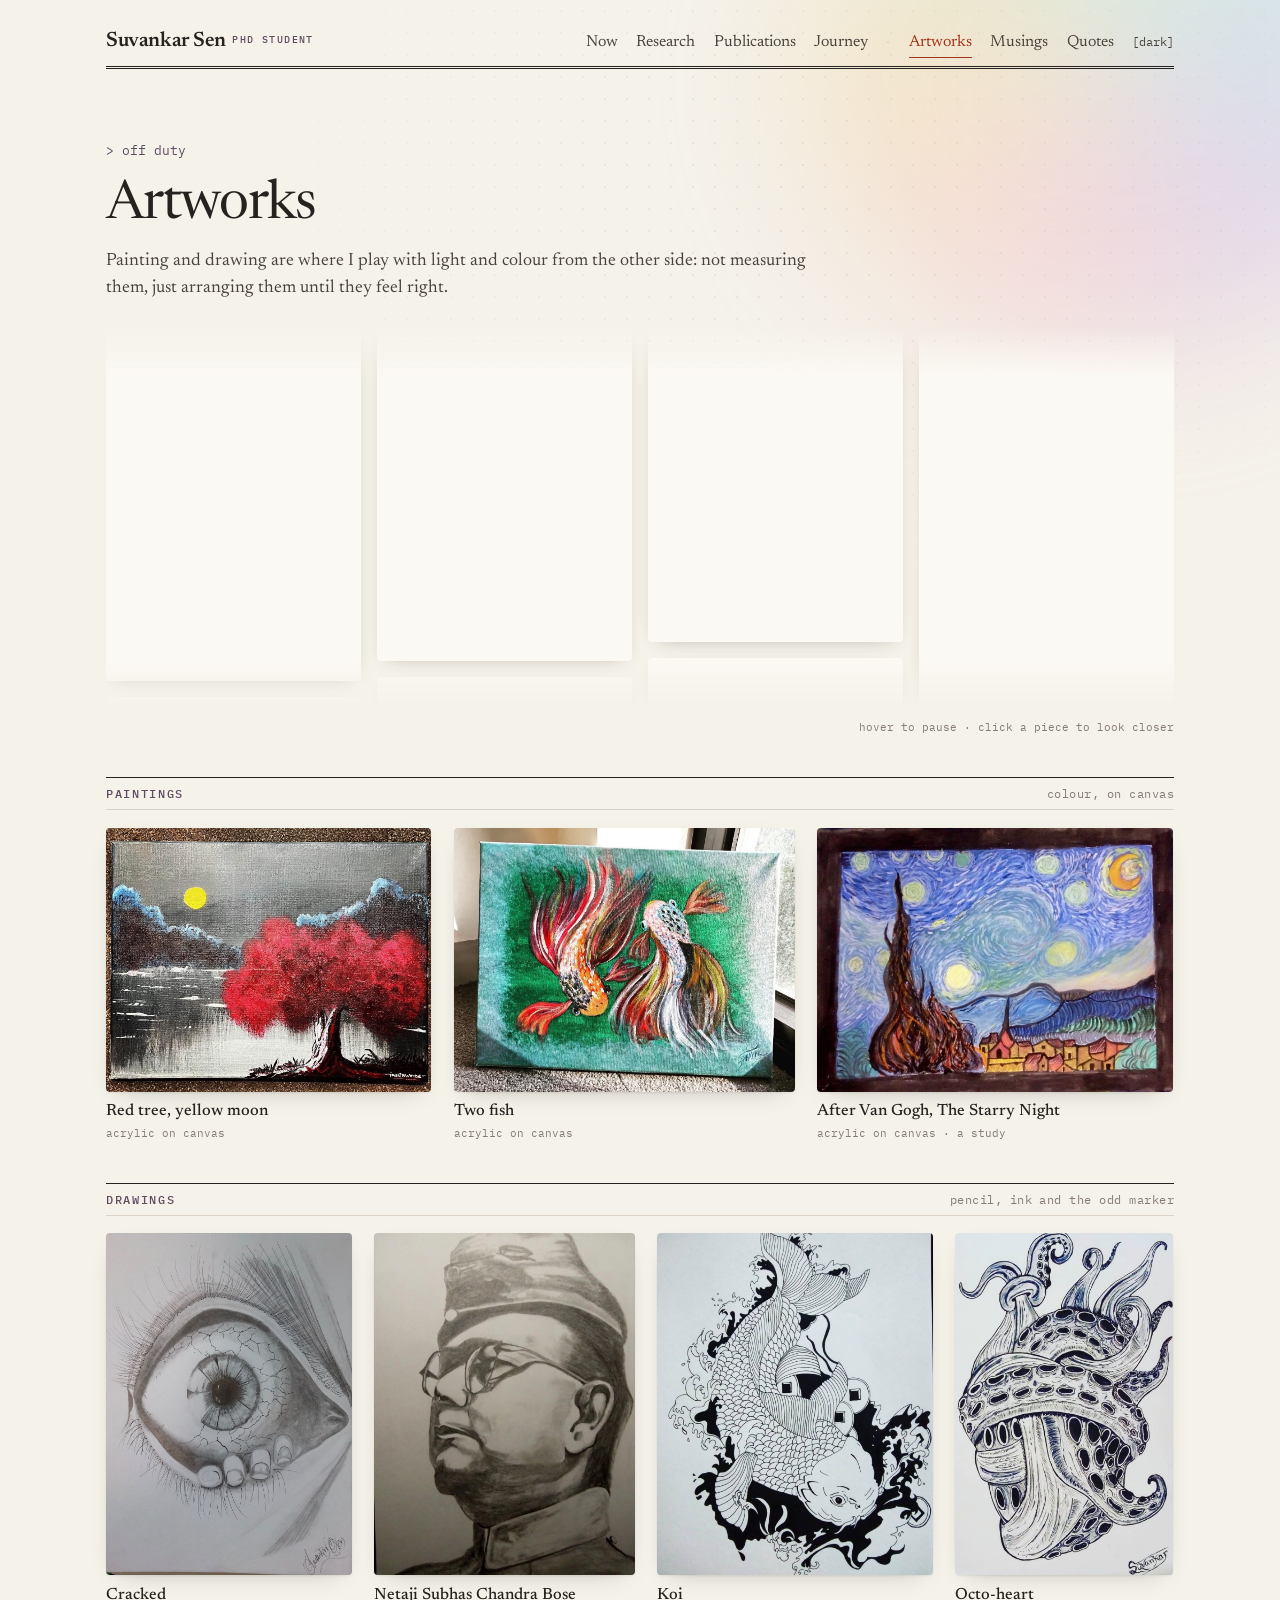
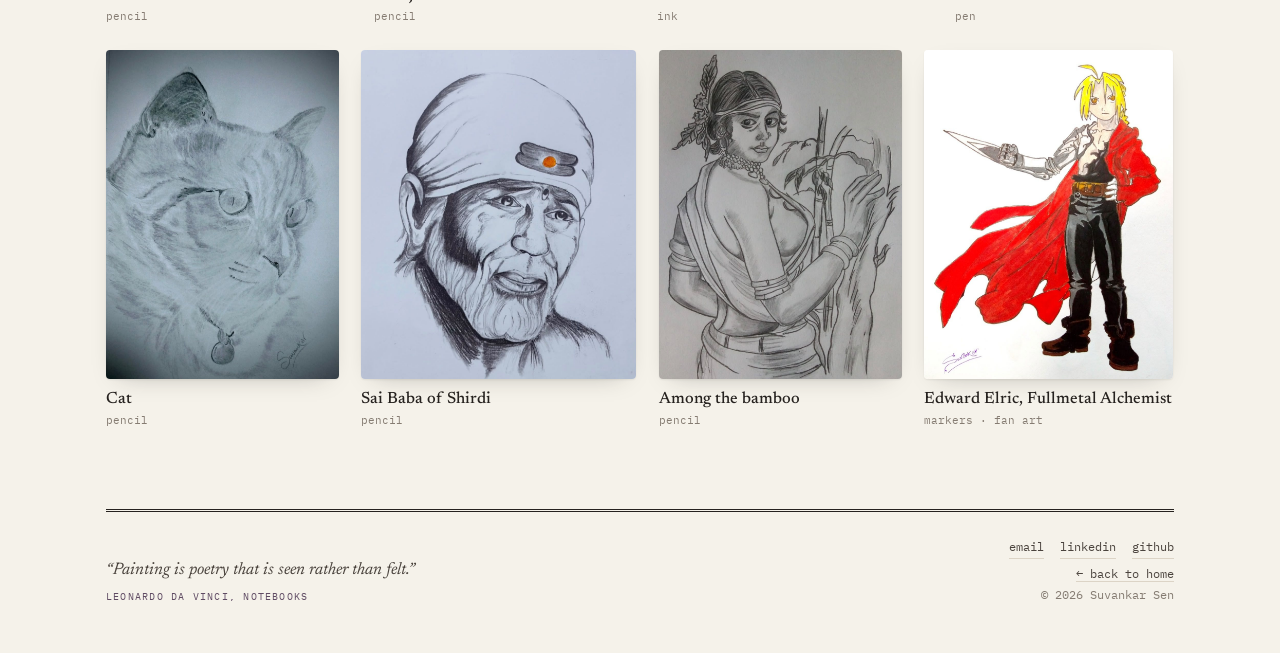
==== commit aded5f79: "Artworks: drifting banner; rename Kraken to Octo-heart (pen) Columns glide in opposite directions ab" ====
--- a/artworks.html
+++ b/artworks.html
@@ -41,6 +41,9 @@
          picture; the rows rearrange themselves. data-tags joins it to the mind map. -->
   </div>
 
+  <div class="drift" id="drift" aria-hidden="true"></div>
+  <p class="drift-note" aria-hidden="true">hover to pause · click a piece to look closer</p>
+
   <section style="padding-top:1rem">
     <h2 class="gal-h">Paintings <span>colour, on canvas</span></h2>
     <div class="gallery paintings">
@@ -72,9 +75,9 @@
         <div class="pic"><img src="images/art/koi.jpg" alt="Koi" width="1032" height="1280" loading="lazy"></div>
         <figcaption><div class="t">Koi</div><div class="m">ink</div></figcaption>
       </figure>
-      <figure class="art" tabindex="0" style="--r:0.639" data-title="Kraken" data-meta="ink" data-tags="drawing">
-        <div class="pic"><img src="images/art/kraken.jpg" alt="Kraken" width="815" height="1276" loading="lazy"></div>
-        <figcaption><div class="t">Kraken</div><div class="m">ink</div></figcaption>
+      <figure class="art" tabindex="0" style="--r:0.639" data-title="Octo-heart" data-meta="pen" data-tags="drawing">
+        <div class="pic"><img src="images/art/kraken.jpg" alt="Octo-heart" width="815" height="1276" loading="lazy"></div>
+        <figcaption><div class="t">Octo-heart</div><div class="m">pen</div></figcaption>
       </figure>
       <figure class="art" tabindex="0" style="--r:0.708" data-title="Cat" data-meta="pencil" data-tags="drawing">
         <div class="pic"><img src="images/art/cat.jpg" alt="Cat" width="906" height="1280" loading="lazy"></div>
@@ -156,6 +159,34 @@
     cap.textContent = f.dataset.title + " · " + f.dataset.meta; lb.classList.add("show");
   };
   const close = () => { lb.classList.remove("show"); cur = -1; };
+  // Drifting band: columns glide in opposite directions; built from the gallery, so it updates itself.
+  const drift = document.getElementById("drift");
+  const buildDrift = () => {
+    const n = window.matchMedia("(max-width: 640px)").matches ? 2 : window.matchMedia("(max-width: 960px)").matches ? 3 : 4;
+    if (drift.dataset.n === String(n)) return;
+    drift.dataset.n = n; drift.innerHTML = "";
+    const cols = Array.from({ length: n }, (_, c) => {
+      const col = document.createElement("div"); col.className = "drift-col " + (c % 2 ? "up" : "down");
+      const tr = document.createElement("div"); tr.className = "drift-track"; col.appendChild(tr); drift.appendChild(col); return tr;
+    });
+    // deal paintings and drawings round the columns, then tuck each painting between drawings
+    const P = arts.filter(f => f.closest(".paintings")), D = arts.filter(f => !f.closest(".paintings"));
+    const lists = cols.map(() => []);
+    D.forEach((f, k) => lists[k % n].push(f));
+    P.forEach((f, j) => { const L = lists[j % n]; L.splice(Math.min(L.length, 1 + 2 * Math.floor(j / n)), 0, f); });
+    lists.forEach((L, c) => L.forEach(f => {
+      const src = f.querySelector("img"); if (!src) return;
+      const im = document.createElement("img"); im.src = src.getAttribute("src"); im.alt = ""; im.style.aspectRatio = f.style.getPropertyValue("--r");
+      im.addEventListener("click", () => open(arts.indexOf(f)));
+      cols[c].appendChild(im);
+    }));
+    cols.forEach((tr, c) => {
+      Array.from(tr.children).forEach(im => { const d = im.cloneNode(); d.addEventListener("click", () => im.click()); tr.appendChild(d); });
+      requestAnimationFrame(() => { tr.style.animationDuration = (tr.scrollHeight / 2 / (16 + c * 3)) + "s"; });
+    });
+  };
+  buildDrift(); window.addEventListener("resize", buildDrift);
+
   arts.forEach((f, i) => {
     f.addEventListener("click", () => open(i));
     f.addEventListener("keydown", e => { if (e.key === "Enter" || e.key === " ") { e.preventDefault(); open(i); } });
--- a/style.css
+++ b/style.css
@@ -275,6 +275,19 @@
 .page-head p { color: var(--ink-2); font-size: 1.12rem; }
 .note-box { font-family: var(--mono); font-size: .76rem; color: var(--grey); border: 1px dashed var(--hair); border-radius: 8px; padding: .7rem .9rem; margin: 1rem 0 0; }
 
+.drift { display: flex; gap: 1rem; height: 24rem; overflow: hidden; margin-top: 1.4rem; border-radius: 6px;
+  -webkit-mask-image: linear-gradient(transparent, #000 14%, #000 86%, transparent); mask-image: linear-gradient(transparent, #000 14%, #000 86%, transparent); }
+.drift-col { flex: 1; min-width: 0; }
+.drift-track { animation: drift-up 60s linear infinite; will-change: transform; }
+.drift-col.down .drift-track { animation-name: drift-down; }
+.drift:hover .drift-track { animation-play-state: paused; }
+.drift img { display: block; width: 100%; height: auto; margin-bottom: 1rem; border-radius: 4px; cursor: zoom-in; background: var(--card); box-shadow: 0 6px 20px -12px rgba(38,34,31,.4); transition: filter .3s; }
+.drift:hover img:not(:hover) { filter: saturate(.6) brightness(.97); }
+@keyframes drift-up { from { transform: translateY(0); } to { transform: translateY(-50%); } }
+@keyframes drift-down { from { transform: translateY(-50%); } to { transform: translateY(0); } }
+@media (prefers-reduced-motion: reduce) { .drift-track { animation: none; } }
+.drift-note { font-family: var(--mono); font-size: .68rem; color: var(--grey); margin-top: .6rem; text-align: right; }
+@media (max-width: 640px) { .drift { height: 20rem; gap: .8rem; } .drift img { margin-bottom: .8rem; } .drift-note { display: none; } }
 .gal-h { display: flex; flex-wrap: wrap; align-items: baseline; gap: .3rem .9rem; margin: 2.6rem 0 1.1rem; padding-bottom: .5rem; border-bottom: 1px solid var(--hair); font-family: var(--mono); font-size: .74rem; font-weight: 500; letter-spacing: .14em; text-transform: uppercase; color: var(--plum); }
 .gal-h:first-child { margin-top: .6rem; }
 .gal-h span { font-weight: 400; letter-spacing: .04em; text-transform: none; color: var(--grey); }
